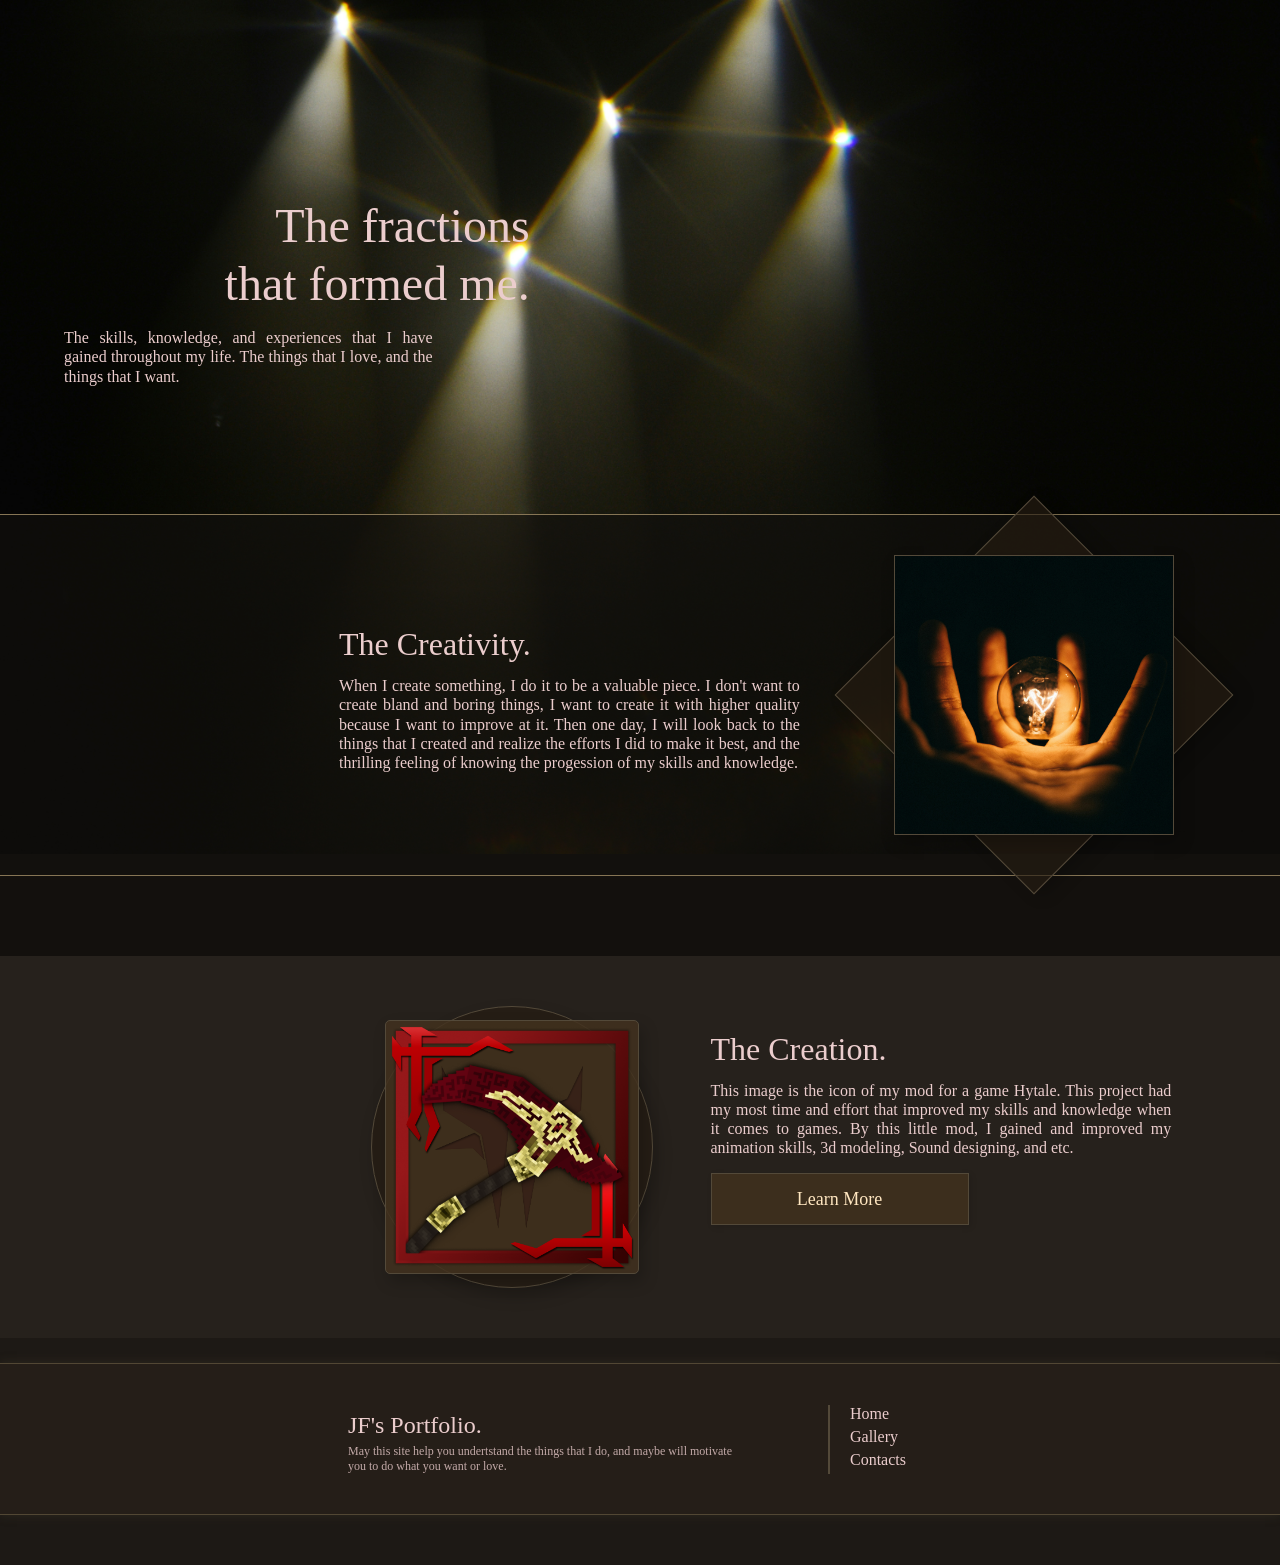
==== autobiography.html @ cf6c6944 "first commit" ====
<!DOCTYPE html>
<html lang="en">
    <head>
        <link rel="stylesheet" href="fonts.css">
    </head>
<style>
    html::-webkit-scrollbar,
    body::-webkit-scrollbar {
    display: none;
}
    body {
        display: flex;
        flex-direction: column;
        justify-content: center;
        background-color: #13100d;
        background-image: url("./Assets/MySelf_BG.jpg");
        background-size: 100%;
        background-repeat: no-repeat;
        margin: 0px;    
    }
    .Header {
        display: flex;
        flex-direction: column;
        
        display: flex;
        color: #ebcdcd;
        height: 100%;
        justify-content: right;
        
        .HeaderText{
            
            height: 100px;
            margin: 20%, 10%, 20%, 10%;
            text-align: right;
            font-weight: 50;
            justify-items: right;
            margin: 15% 5%;

            h1{
                margin-top: 50%;
                margin: 5px;
                font-size: 48px;
                font-family: Playfair;
                font-weight: 50;
                line-height: 1.2;
                width: 40%;
            }
            p{
                text-align: right;
                margin-left: 0px;
                font-size: 16px;
                font-family: Mono;
                font-weight: 20;
                line-height: 1.2;
                width: 32%;
                text-align: justify;

            }
        }
    }
    .ContCreativity{
        display: flex;
        justify-content: space-evenly;
        align-items: center;
        height: 300px;
        width: 100%;
        padding-top: 30px;
        color: #ebcdcd;
        font-family: Playfair;
        font-size: 24px;
        background-color: #13100d9f;
        margin: 30px 0;
        border-top: 1.5px solid #867555;
        border-bottom: 1.5px solid #867555;
        padding-bottom: 30px;
        .Spacer{
            width: 20%;
        }
        .Sect1{
            width: 40%;
            h2{
                font-size: 32px;
                font-family: Playfair;
                font-weight: 50;
                line-height: 1;
                margin-bottom: 10px;
            }
            p{
                text-align: justify;
                line-height: 1.2;
                font-family: Mono;
                font-size: 16px;
                width: 90%;

            }
        }
        .imgRot{
            display: flex;
            align-content: center;
            rotate: -45deg;
            width: 280px;
            height: 280px;
            border: 1.5px solid #534939;
            box-shadow: 4px 8px 16px rgba(0, 0, 0, 0.212);
            background-color: #251c12a6;
            margin-right: 5%;
            img{
                object-fit: cover;
                width: 1000px;
                rotate: 45deg;
                border: 1.5px solid #534939;
                box-shadow: 4px 8px 16px rgba(0, 0, 0, 0.212);
                

            }
        }
    }
    .Creation{
        display: flex;
        flex-direction: row;
        justify-content: space-evenly;
        color: #ebcdcd;
        
        margin-top: 50px;
        padding: 50px 0;
        height: 100%;
        width: 100%;
        background-color: #554b414d;
        .Spacer{
            width: 20%;
        }
        .imgRot{
            display: flex;
            justify-content: center;
            align-items: center;
            width: 280px;
            height: 280px;
            border-radius: 100%;
            border: 1px solid #534939;
            box-shadow: 4px 8px 16px rgba(0, 0, 0, 0.212);
            background-color: #251c12a6;

            img{
                width: 90%;
                height: 90%;
                border-radius: 5px;
                border: 1px solid #534939;
                box-shadow: 4px 8px 16px rgba(0, 0, 0, 0.212);
                background-color: #42321ed5;
            }

        }
        .Sect1{
            width: 40%;
            h2{
                font-size: 32px;
                font-family: Playfair;
                font-weight: 50;
                line-height: 1;
                margin-bottom: 10px;
            }
            p{
                text-align: justify;
                line-height: 1.2;
                font-family: Mono;
                font-size: 16px;
                width: 90%;

            }
            .modLink{
                display: flex;
                justify-content: center;
                align-items: center;
                width: 50%;
                height: 50px;
                box-shadow: 2px 2px 6px rgba(0, 0, 0, 0.116);
                border: 1px solid #534939;
                background-color: #42321ecb;
                a{
                    font-family: Playfair;
                    text-decoration: none;
                    color: #ffe6c0;
                    font-weight: 50;
                    font-size: 18px;
                }
            }
            .modLink:hover{
                border: 1px solid #5349396b;
                background-color: #554b414d;
                box-shadow: 4px 4px 6px rgba(0, 0, 0, 0.212);
                transition: ease 2s linear;
                a{
                    color: #f5c386;
                }
                
            }
            
        }
        
    }
    .Footer{
        height: 100%;
        width: 100%;
        background-color: #554b4127;
        padding-bottom: 50px;
        padding-top: 25px;

        .contFoot{
            display: flex;
            justify-content: space-evenly;
            align-items: center;
            height: 150px;
            width: 100%;
            border-top: 1px solid #524734;
            border-bottom: 1px solid #524734;
            box-shadow: 0px 0px 10px #4e443159;
            background-color: #2b231b8e;

            .Spacer{
                width: 20%;
            }
            .Details{
                color: #ebcdcd;
                width: 30%;
                margin-right: 50px;
                h2{
                    font-family: Playfair;
                    margin-bottom: 5px;
                    font-weight: 60;
                }
                p{
                    font-family: Mono;
                    margin-top: 0px;
                    font-size: 12px;
                    text-align: justify;
                    opacity: 0.8;
                }

            }
            .Pages{
                width: 30%;
                display: flex;
                flex-direction: column;
                border-left: 2px solid #534939;
                padding-left: 20px;
                align-content: center;

                a{
                    margin-bottom: 5px;
                    font-family: Mono;
                    color: #ebcdcd;
                    text-decoration: none;

                }
                a:hover{
                    margin-bottom: 5px;
                    font-family: Mono;
                    color: #c9ae57;
                    text-decoration: none;
                }
            }
        }
        
    }
    
</style>

<body>
    <div class="Header">
        <div class="HeaderText">
            <h1>The fractions <br>that formed me.</h1>
            <p>
                The skills, knowledge, and experiences that I have gained throughout my life. The things that I love, and the things that I want.
                
            </p>
        </div>
    </div>
    <div class="ContCreativity">
        <div class="Spacer"></div>
        <div class="Sect1">
            <h2>The Creativity.</h2>
            <p>
                When I create something, I do it to be a valuable piece. I don't want to create bland and boring things, I want to create it with higher quality because I want to improve at it. Then one day, I will look back to the things that I created and realize the efforts I did to make it best, and the thrilling feeling of knowing the progession of my skills and knowledge.
            </p>
        </div>
        <div class="imgRot"><img src="Assets/Creativity.jpg" alt="creation"></div>
    </div>
     <div class="Creation">
        <div class="Spacer"></div>
        <div class="imgRot"><img src="Assets/ModIcon.png" alt="creation"></div>
        <div class="Sect1">
            <h2>The Creation.</h2>
            <p>
                This image is the icon of my mod for a game Hytale. This project had my most time and effort that improved my skills and knowledge when it comes to games. By this little mod, I gained and improved my animation skills, 3d modeling, Sound designing, and etc. 
            </p>
            <div class="modLink"><a href="https://www.curseforge.com/hytale/mods/fls-exotic-weaponry" target="_blank" alt="FL's Exotic Weaponry">Learn More</a></div>
        </div>
    </div>
    <div class="Footer">
        <div class="contFoot">
            <div class="Spacer"></div>
            <div class="Details">
                <h2>JF's Portfolio.</h2>
                <p>May this site help you undertstand the things that I do, and maybe will motivate you to do what you want or love.</p>
            </div>
            <div class="Pages">
                <a href="home.html">Home</a>
                <a href="gallery.html">Gallery</a>
                <a href="contacts.html">Contacts</a>
            </div>
            
        </div>
    </div>
</body>
</html>
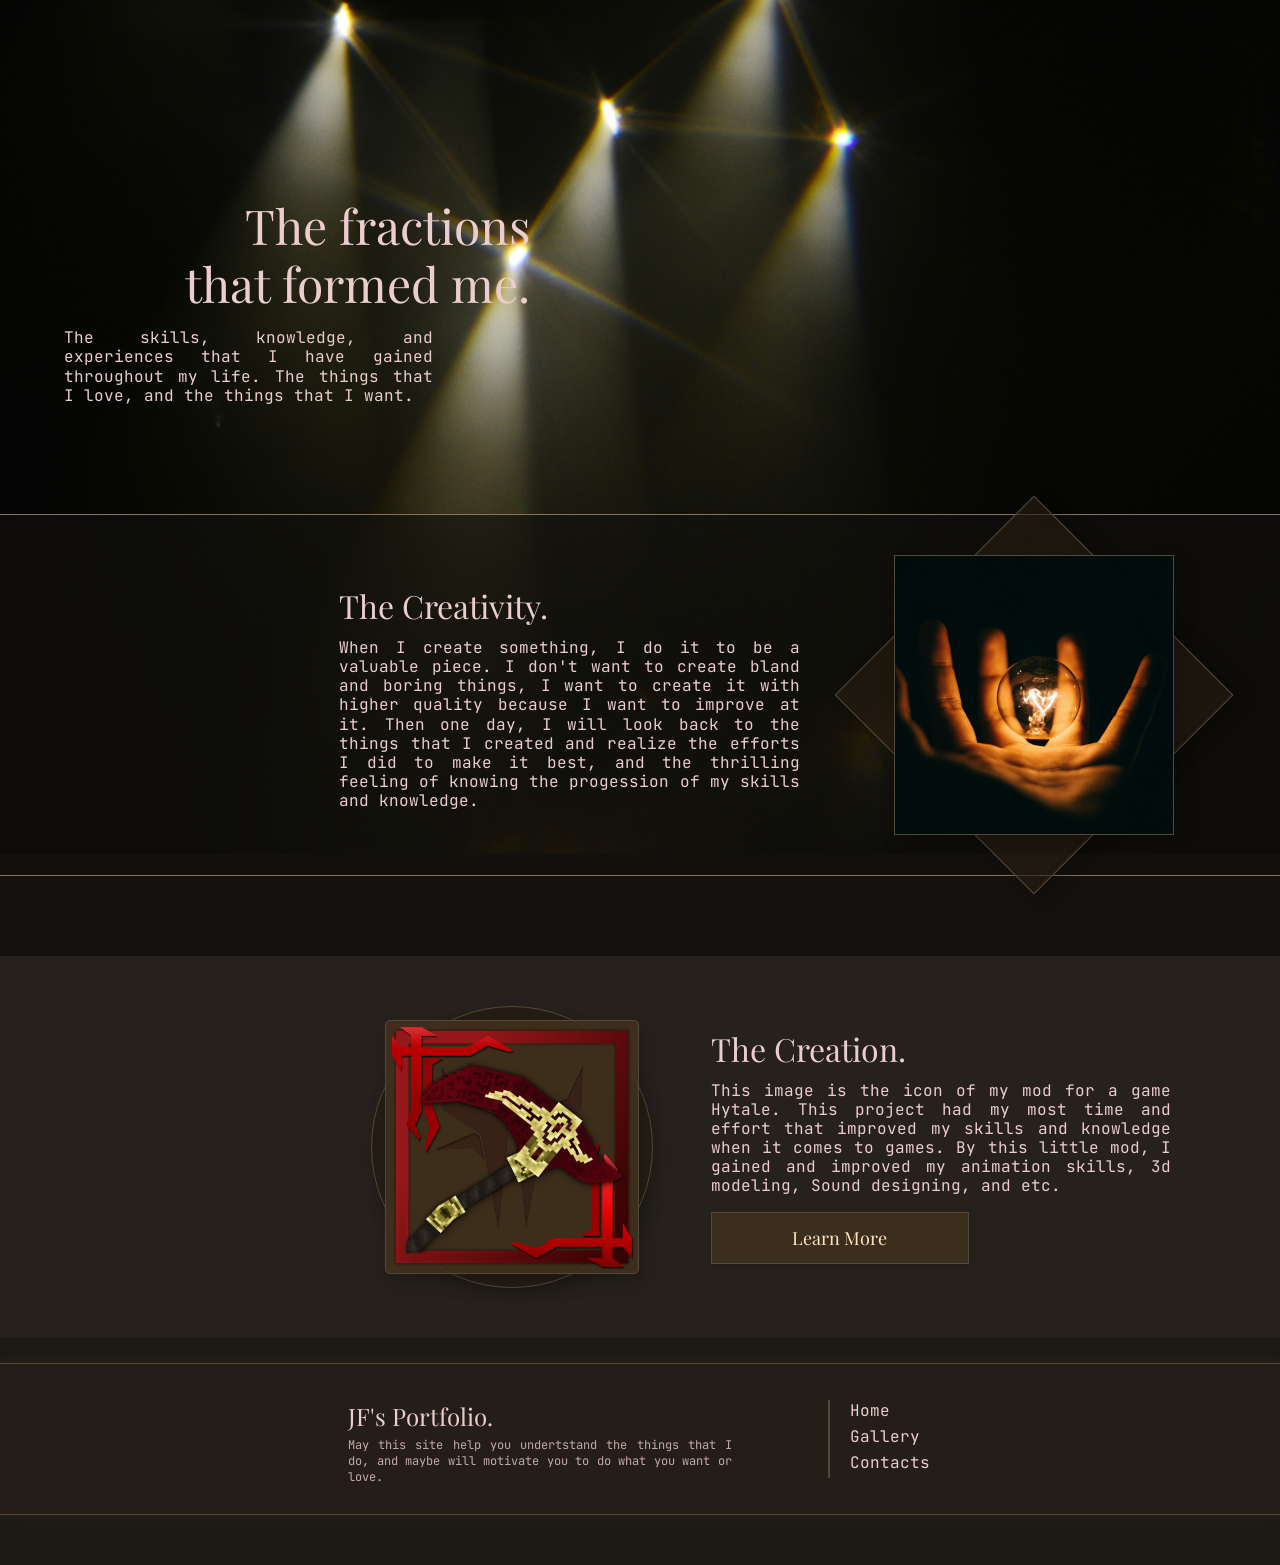
==== commit 3b10c39e: "Font update" ====
--- a/autobiography.html
+++ b/autobiography.html
@@ -1,7 +1,7 @@
 <!DOCTYPE html>
 <html lang="en">
     <head>
-        <link rel="stylesheet" href="fonts.css">
+        <link rel="stylesheet" href="Fonts.css">
     </head>
 <style>
     html::-webkit-scrollbar,
--- a/Fonts.css
+++ b/Fonts.css
@@ -0,0 +1,14 @@
+@font-face{
+    font-family: 'Mono';
+    src: url('Assets/Fonts/Jetbrain.ttf') format('truetype');
+    font-weight: normal;
+    font-style: normal;
+    font-display: swap;
+}
+@font-face{
+    font-family: 'Playfair';
+    src: url('Assets/Fonts/Playfair.ttf') format('truetype');
+    font-weight: 100;
+    font-style: normal;
+    font-display: swap;
+}
